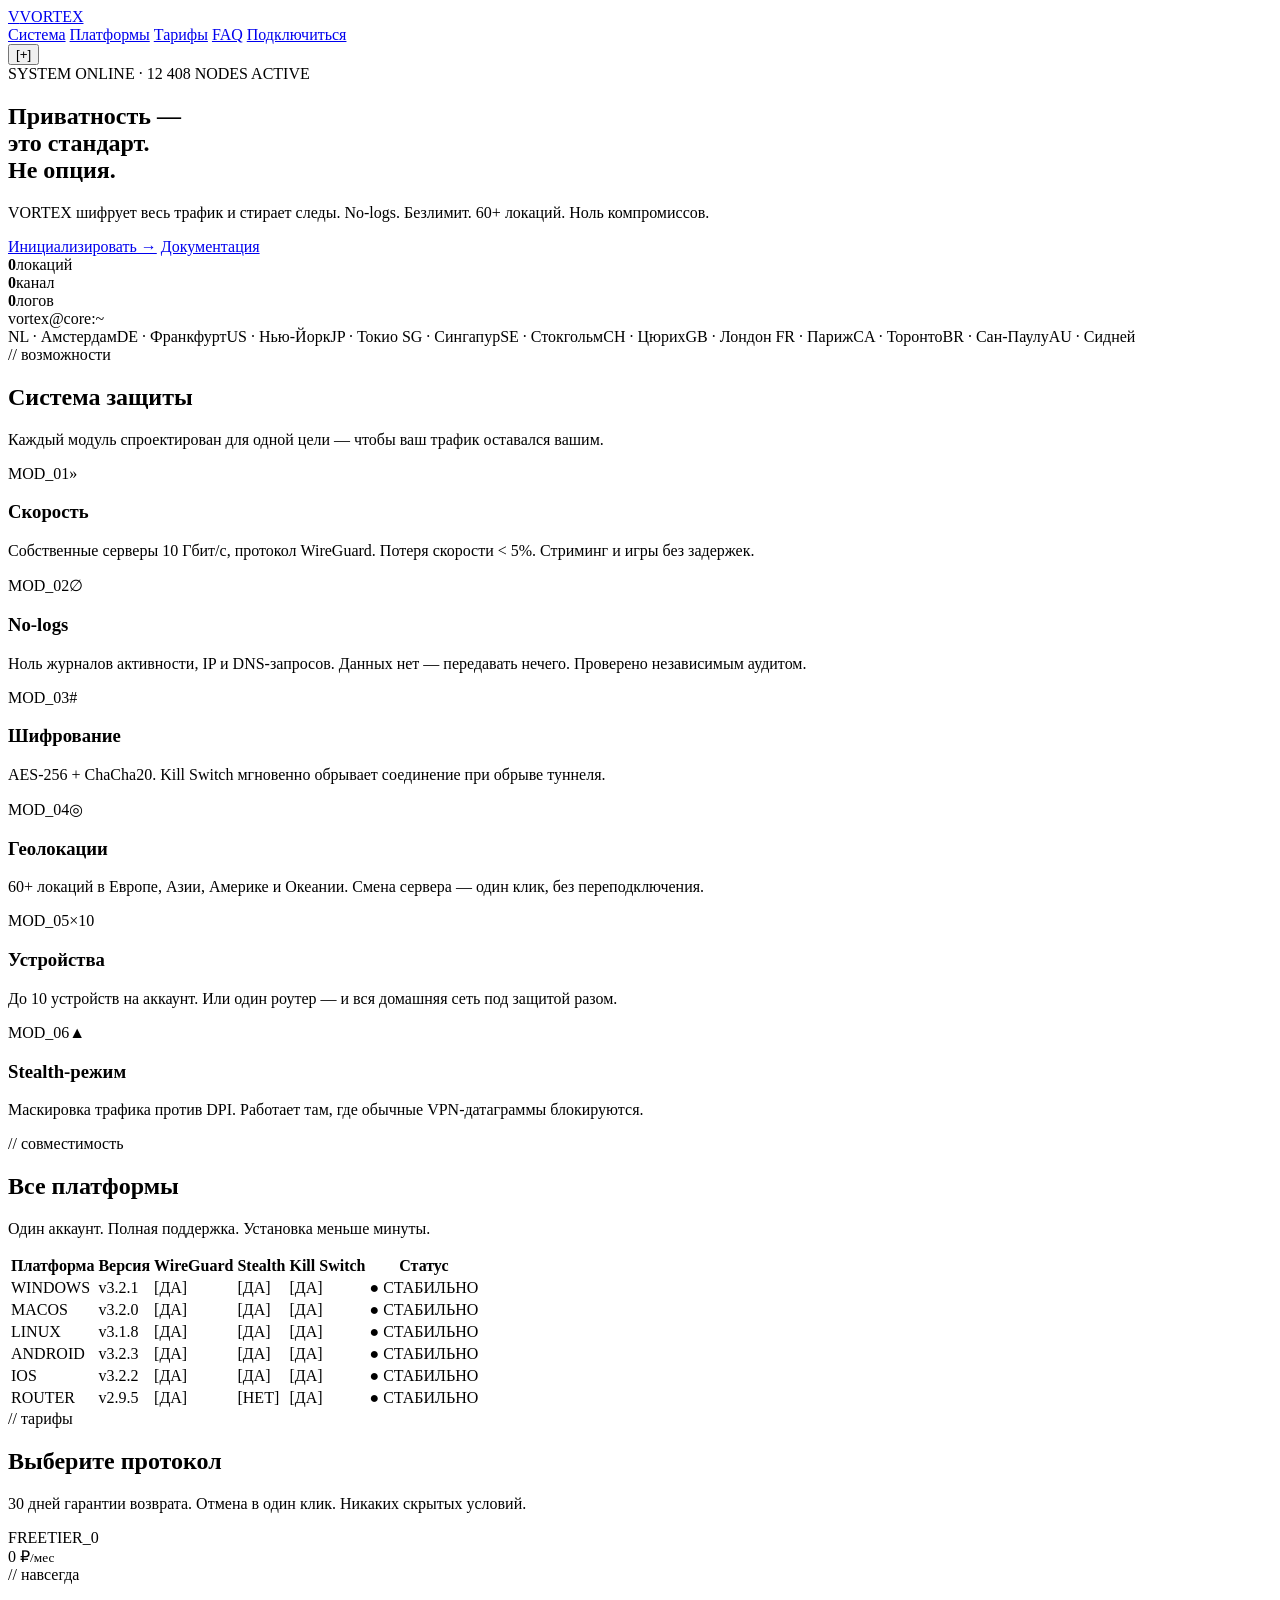
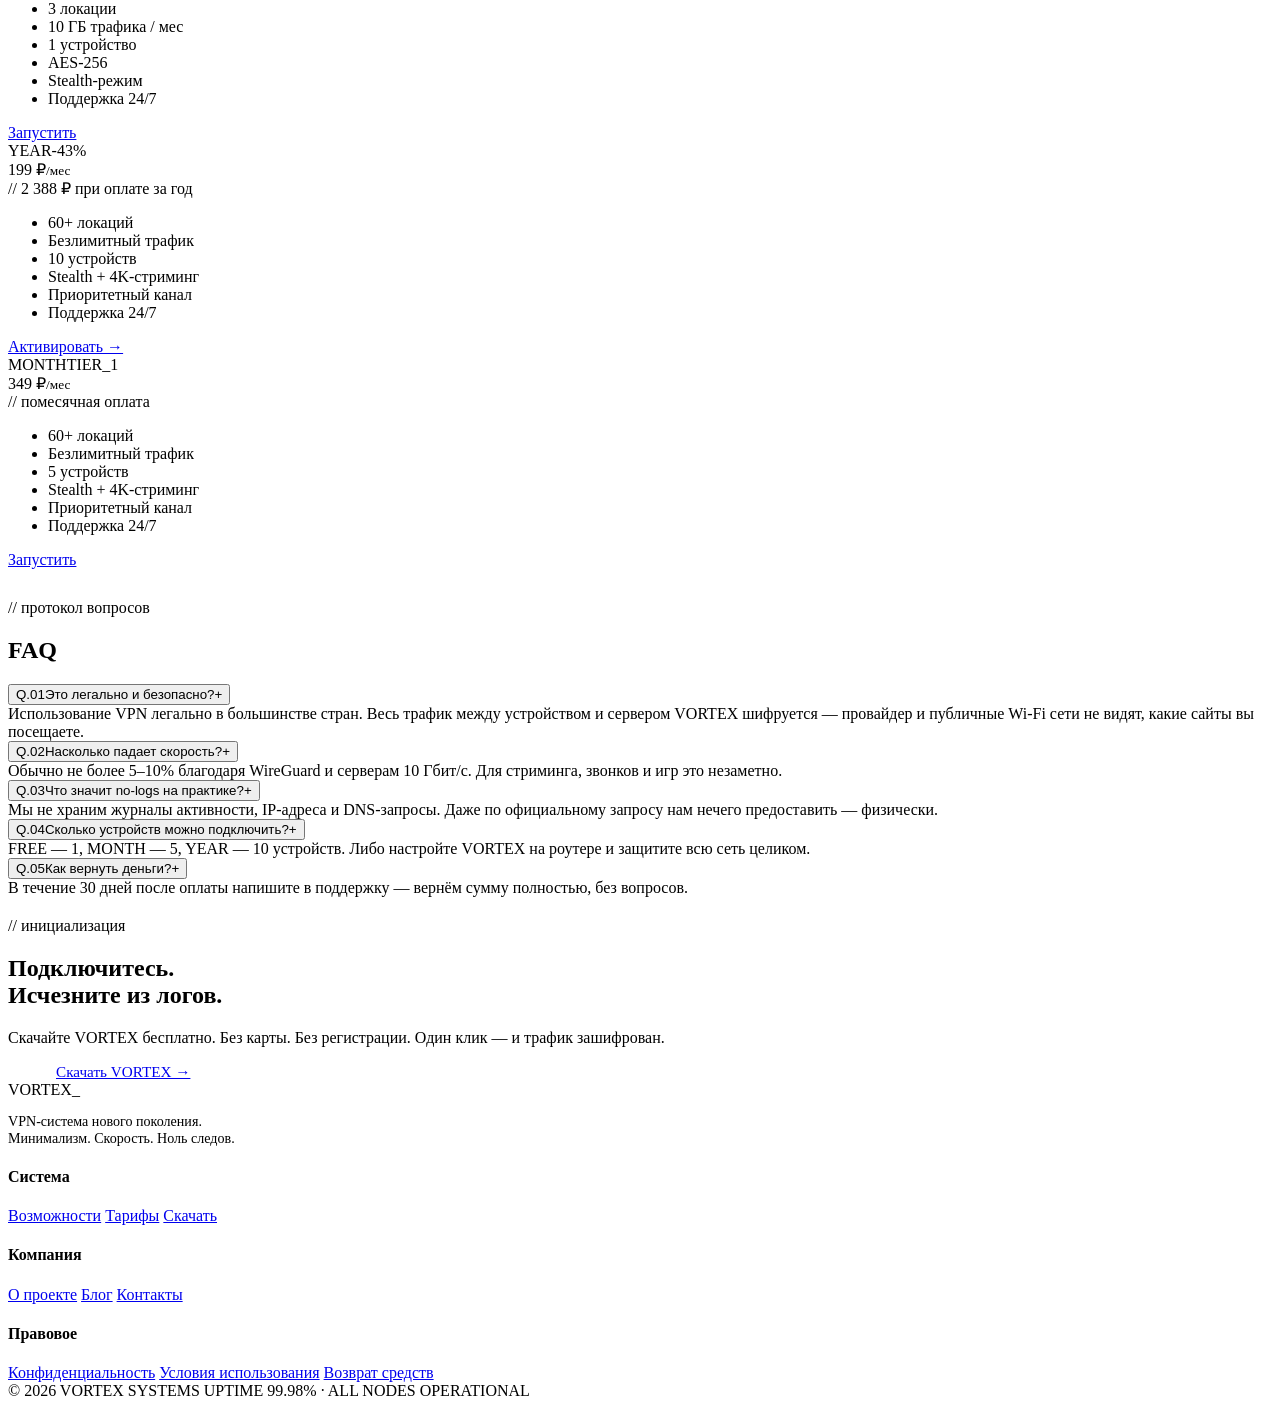
==== index.html @ 747f1743 "Create index.html" ====
<!DOCTYPE html>
<html lang="ru">
<head>
<meta charset="UTF-8">
<meta name="viewport" content="width=device-width, initial-scale=1.0">
<title>VORTEX — VPN нового поколения</title>
<meta name="description" content="VORTEX — чёрно-белый VPN. Безлимитный трафик, 60+ локаций, no-logs. Минимализм. Максимум скорости.">
<link rel="stylesheet" href="style.css">
<base target="_blank">
</head>
<body>

<div class="noise"></div>
<div class="scanline"></div>

<!-- ================= HEADER ================= -->
<header>
  <div class="container nav">
    <a class="logo" href="#"><span class="logo-mark">V</span>VORTEX</a>
    <nav class="nav-links" id="navLinks">
      <a href="#features">Система</a>
      <a href="#platforms">Платформы</a>
      <a href="#pricing">Тарифы</a>
      <a href="#faq">FAQ</a>
      <a href="#pricing" class="btn btn-inv">Подключиться</a>
    </nav>
    <button class="burger" id="burger" aria-label="Меню">[+]</button>
  </div>
</header>

<!-- ================= HERO ================= -->
<section class="hero">
  <div class="hero-grid-bg"></div>
  <div class="container hero-inner">
    <div>
      <div class="sys-tag"><span class="blink"></span>SYSTEM ONLINE · 12 408 NODES ACTIVE</div>
      <h1>Приватность —<br>это <span class="stroke">стандарт.</span><br>Не опция.</h1>
      <p class="hero-sub">VORTEX шифрует весь трафик и стирает следы. No-logs. Безлимит. 60+ локаций. Ноль компромиссов.</p>
      <div class="hero-actions">
        <a href="#pricing" class="btn btn-inv">Инициализировать →</a>
        <a href="#features" class="btn">Документация</a>
      </div>
      <div class="hero-meta">
        <div><b data-count="60">0</b><span>локаций</span></div>
        <div><b data-count="10" data-suffix=" Гбит/с">0</b><span>канал</span></div>
        <div><b>0</b><span>логов</span></div>
      </div>
    </div>
    <div class="terminal">
      <div class="terminal-bar">
        <span class="tdot"></span><span class="tdot"></span><span class="tdot"></span>
        <span class="tname">vortex@core:~</span>
      </div>
      <div class="terminal-body" id="term"></div>
    </div>
  </div>
</section>

<!-- ================= МАРКИЗА ================= -->
<div class="marquee">
  <div class="marquee-track" id="marquee">
    <span>NL · Амстердам</span><span>DE · Франкфурт</span><span>US · Нью-Йорк</span><span>JP · Токио</span>
    <span>SG · Сингапур</span><span>SE · Стокгольм</span><span>CH · Цюрих</span><span>GB · Лондон</span>
    <span>FR · Париж</span><span>CA · Торонто</span><span>BR · Сан-Паулу</span><span>AU · Сидней</span>
  </div>
</div>

<!-- ================= ВОЗМОЖНОСТИ ================= -->
<section id="features">
  <div class="container">
    <div class="section-head reveal">
      <div class="kicker">// возможности</div>
      <h2>Система защиты</h2>
      <p>Каждый модуль спроектирован для одной цели — чтобы ваш трафик оставался вашим.</p>
    </div>
    <div class="features reveal">
      <div class="feature">
        <div class="num"><span>MOD_01</span><span class="glyph">»</span></div>
        <h3>Скорость</h3>
        <p>Собственные серверы 10 Гбит/с, протокол WireGuard. Потеря скорости &lt; 5%. Стриминг и игры без задержек.</p>
      </div>
      <div class="feature">
        <div class="num"><span>MOD_02</span><span class="glyph">∅</span></div>
        <h3>No-logs</h3>
        <p>Ноль журналов активности, IP и DNS-запросов. Данных нет — передавать нечего. Проверено независимым аудитом.</p>
      </div>
      <div class="feature">
        <div class="num"><span>MOD_03</span><span class="glyph">#</span></div>
        <h3>Шифрование</h3>
        <p>AES-256 + ChaCha20. Kill Switch мгновенно обрывает соединение при обрыве туннеля.</p>
      </div>
      <div class="feature">
        <div class="num"><span>MOD_04</span><span class="glyph">◎</span></div>
        <h3>Геолокации</h3>
        <p>60+ локаций в Европе, Азии, Америке и Океании. Смена сервера — один клик, без переподключения.</p>
      </div>
      <div class="feature">
        <div class="num"><span>MOD_05</span><span class="glyph">×10</span></div>
        <h3>Устройства</h3>
        <p>До 10 устройств на аккаунт. Или один роутер — и вся домашняя сеть под защитой разом.</p>
      </div>
      <div class="feature">
        <div class="num"><span>MOD_06</span><span class="glyph">▲</span></div>
        <h3>Stealth-режим</h3>
        <p>Маскировка трафика против DPI. Работает там, где обычные VPN-датаграммы блокируются.</p>
      </div>
    </div>
  </div>
</section>

<!-- ================= ПЛАТФОРМЫ ================= -->
<section class="platforms" id="platforms">
  <div class="container">
    <div class="section-head reveal">
      <div class="kicker">// совместимость</div>
      <h2>Все платформы</h2>
      <p>Один аккаунт. Полная поддержка. Установка меньше минуты.</p>
    </div>
    <div class="reveal" style="overflow-x:auto">
      <table class="plat-table">
        <thead>
          <tr><th>Платформа</th><th class="hide-m">Версия</th><th>WireGuard</th><th>Stealth</th><th>Kill Switch</th><th>Статус</th></tr>
        </thead>
        <tbody>
          <tr><td>WINDOWS</td><td class="hide-m">v3.2.1</td><td class="status-ok">[ДА]</td><td class="status-ok">[ДА]</td><td class="status-ok">[ДА]</td><td class="status-ok">● СТАБИЛЬНО</td></tr>
          <tr><td>MACOS</td><td class="hide-m">v3.2.0</td><td class="status-ok">[ДА]</td><td class="status-ok">[ДА]</td><td class="status-ok">[ДА]</td><td class="status-ok">● СТАБИЛЬНО</td></tr>
          <tr><td>LINUX</td><td class="hide-m">v3.1.8</td><td class="status-ok">[ДА]</td><td class="status-ok">[ДА]</td><td class="status-ok">[ДА]</td><td class="status-ok">● СТАБИЛЬНО</td></tr>
          <tr><td>ANDROID</td><td class="hide-m">v3.2.3</td><td class="status-ok">[ДА]</td><td class="status-ok">[ДА]</td><td class="status-ok">[ДА]</td><td class="status-ok">● СТАБИЛЬНО</td></tr>
          <tr><td>IOS</td><td class="hide-m">v3.2.2</td><td class="status-ok">[ДА]</td><td class="status-ok">[ДА]</td><td class="status-ok">[ДА]</td><td class="status-ok">● СТАБИЛЬНО</td></tr>
          <tr><td>ROUTER</td><td class="hide-m">v2.9.5</td><td class="status-ok">[ДА]</td><td>[НЕТ]</td><td class="status-ok">[ДА]</td><td class="status-ok">● СТАБИЛЬНО</td></tr>
        </tbody>
      </table>
    </div>
  </div>
</section>

<!-- ================= ТАРИФЫ ================= -->
<section id="pricing">
  <div class="container">
    <div class="section-head reveal">
      <div class="kicker">// тарифы</div>
      <h2>Выберите протокол</h2>
      <p>30 дней гарантии возврата. Отмена в один клик. Никаких скрытых условий.</p>
    </div>
    <div class="pricing-grid reveal">
      <div class="price-card">
        <div class="plan-name">FREE<span class="tag">TIER_0</span></div>
        <div class="plan-price">0 ₽<small>/мес</small></div>
        <div class="plan-period">// навсегда</div>
        <ul class="plan-list">
          <li>3 локации</li>
          <li>10 ГБ трафика / мес</li>
          <li>1 устройство</li>
          <li>AES-256</li>
          <li class="off">Stealth-режим</li>
          <li class="off">Поддержка 24/7</li>
        </ul>
        <a href="#" class="btn" style="text-align:center">Запустить</a>
      </div>
      <div class="price-card featured">
        <div class="plan-name">YEAR<span class="tag">-43%</span></div>
        <div class="plan-price">199 ₽<small>/мес</small></div>
        <div class="plan-period">// 2 388 ₽ при оплате за год</div>
        <ul class="plan-list">
          <li>60+ локаций</li>
          <li>Безлимитный трафик</li>
          <li>10 устройств</li>
          <li>Stealth + 4K-стриминг</li>
          <li>Приоритетный канал</li>
          <li>Поддержка 24/7</li>
        </ul>
        <a href="#" class="btn" style="text-align:center">Активировать →</a>
      </div>
      <div class="price-card">
        <div class="plan-name">MONTH<span class="tag">TIER_1</span></div>
        <div class="plan-price">349 ₽<small>/мес</small></div>
        <div class="plan-period">// помесячная оплата</div>
        <ul class="plan-list">
          <li>60+ локаций</li>
          <li>Безлимитный трафик</li>
          <li>5 устройств</li>
          <li>Stealth + 4K-стриминг</li>
          <li class="off">Приоритетный канал</li>
          <li class="off">Поддержка 24/7</li>
        </ul>
        <a href="#" class="btn" style="text-align:center">Запустить</a>
      </div>
    </div>
  </div>
</section>

<!-- ================= FAQ ================= -->
<section id="faq" style="padding-top:30px">
  <div class="container">
    <div class="section-head reveal">
      <div class="kicker">// протокол вопросов</div>
      <h2>FAQ</h2>
    </div>
    <div class="faq-list reveal">
      <div class="faq-item">
        <button class="faq-q"><span><span class="idx">Q.01</span>Это легально и безопасно?</span><span class="chev">+</span></button>
        <div class="faq-a"><div>Использование VPN легально в большинстве стран. Весь трафик между устройством и сервером VORTEX шифруется — провайдер и публичные Wi-Fi сети не видят, какие сайты вы посещаете.</div></div>
      </div>
      <div class="faq-item">
        <button class="faq-q"><span><span class="idx">Q.02</span>Насколько падает скорость?</span><span class="chev">+</span></button>
        <div class="faq-a"><div>Обычно не более 5–10% благодаря WireGuard и серверам 10 Гбит/с. Для стриминга, звонков и игр это незаметно.</div></div>
      </div>
      <div class="faq-item">
        <button class="faq-q"><span><span class="idx">Q.03</span>Что значит no-logs на практике?</span><span class="chev">+</span></button>
        <div class="faq-a"><div>Мы не храним журналы активности, IP-адреса и DNS-запросы. Даже по официальному запросу нам нечего предоставить — физически.</div></div>
      </div>
      <div class="faq-item">
        <button class="faq-q"><span><span class="idx">Q.04</span>Сколько устройств можно подключить?</span><span class="chev">+</span></button>
        <div class="faq-a"><div>FREE — 1, MONTH — 5, YEAR — 10 устройств. Либо настройте VORTEX на роутере и защитите всю сеть целиком.</div></div>
      </div>
      <div class="faq-item">
        <button class="faq-q"><span><span class="idx">Q.05</span>Как вернуть деньги?</span><span class="chev">+</span></button>
        <div class="faq-a"><div>В течение 30 дней после оплаты напишите в поддержку — вернём сумму полностью, без вопросов.</div></div>
      </div>
    </div>
  </div>
</section>

<!-- ================= CTA ================= -->
<section style="padding-top:20px">
  <div class="container">
    <div class="cta reveal">
      <div class="kicker" style="justify-content:center">// инициализация</div>
      <h2>Подключитесь.<br>Исчезните из логов.</h2>
      <p>Скачайте VORTEX бесплатно. Без карты. Без регистрации. Один клик — и трафик зашифрован.</p>
      <a href="#" class="btn btn-inv" style="font-size:.95rem;padding:17px 48px">Скачать VORTEX →</a>
    </div>
  </div>
</section>

<!-- ================= FOOTER ================= -->
<footer>
  <div class="container">
    <div class="footer-grid">
      <div>
        <span class="logo-foot">VORTEX_</span>
        <p style="color:var(--dim);font-size:.88rem;max-width:280px">VPN-система нового поколения. Минимализм. Скорость. Ноль следов.</p>
      </div>
      <div>
        <h4>Система</h4>
        <a href="#features">Возможности</a>
        <a href="#pricing">Тарифы</a>
        <a href="#platforms">Скачать</a>
      </div>
      <div>
        <h4>Компания</h4>
        <a href="#">О проекте</a>
        <a href="#">Блог</a>
        <a href="#">Контакты</a>
      </div>
      <div>
        <h4>Правовое</h4>
        <a href="#">Конфиденциальность</a>
        <a href="#">Условия использования</a>
        <a href="#">Возврат средств</a>
      </div>
    </div>
    <div class="footer-bottom">
      <span>© 2026 VORTEX SYSTEMS</span>
      <span>UPTIME 99.98% · ALL NODES OPERATIONAL</span>
    </div>
  </div>
</footer>

<script src="script.js"></script>
</body>
</html>
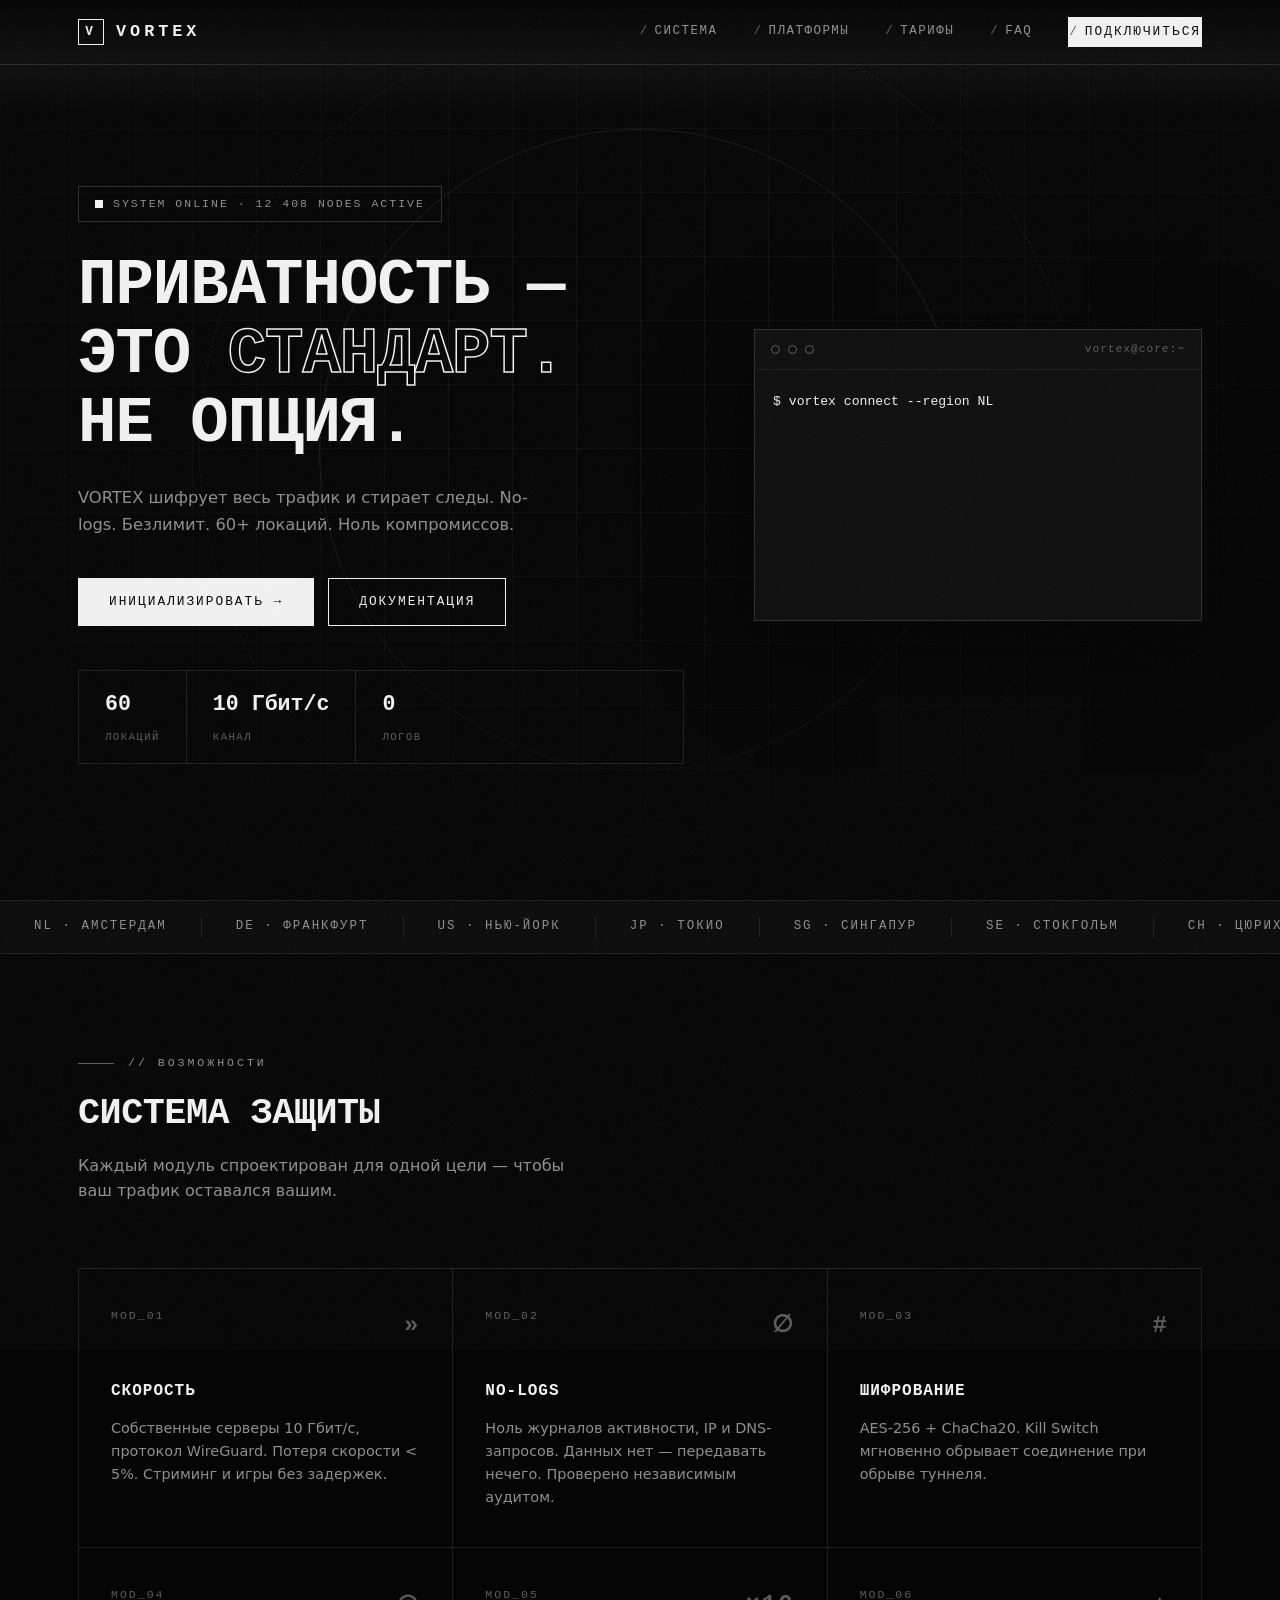
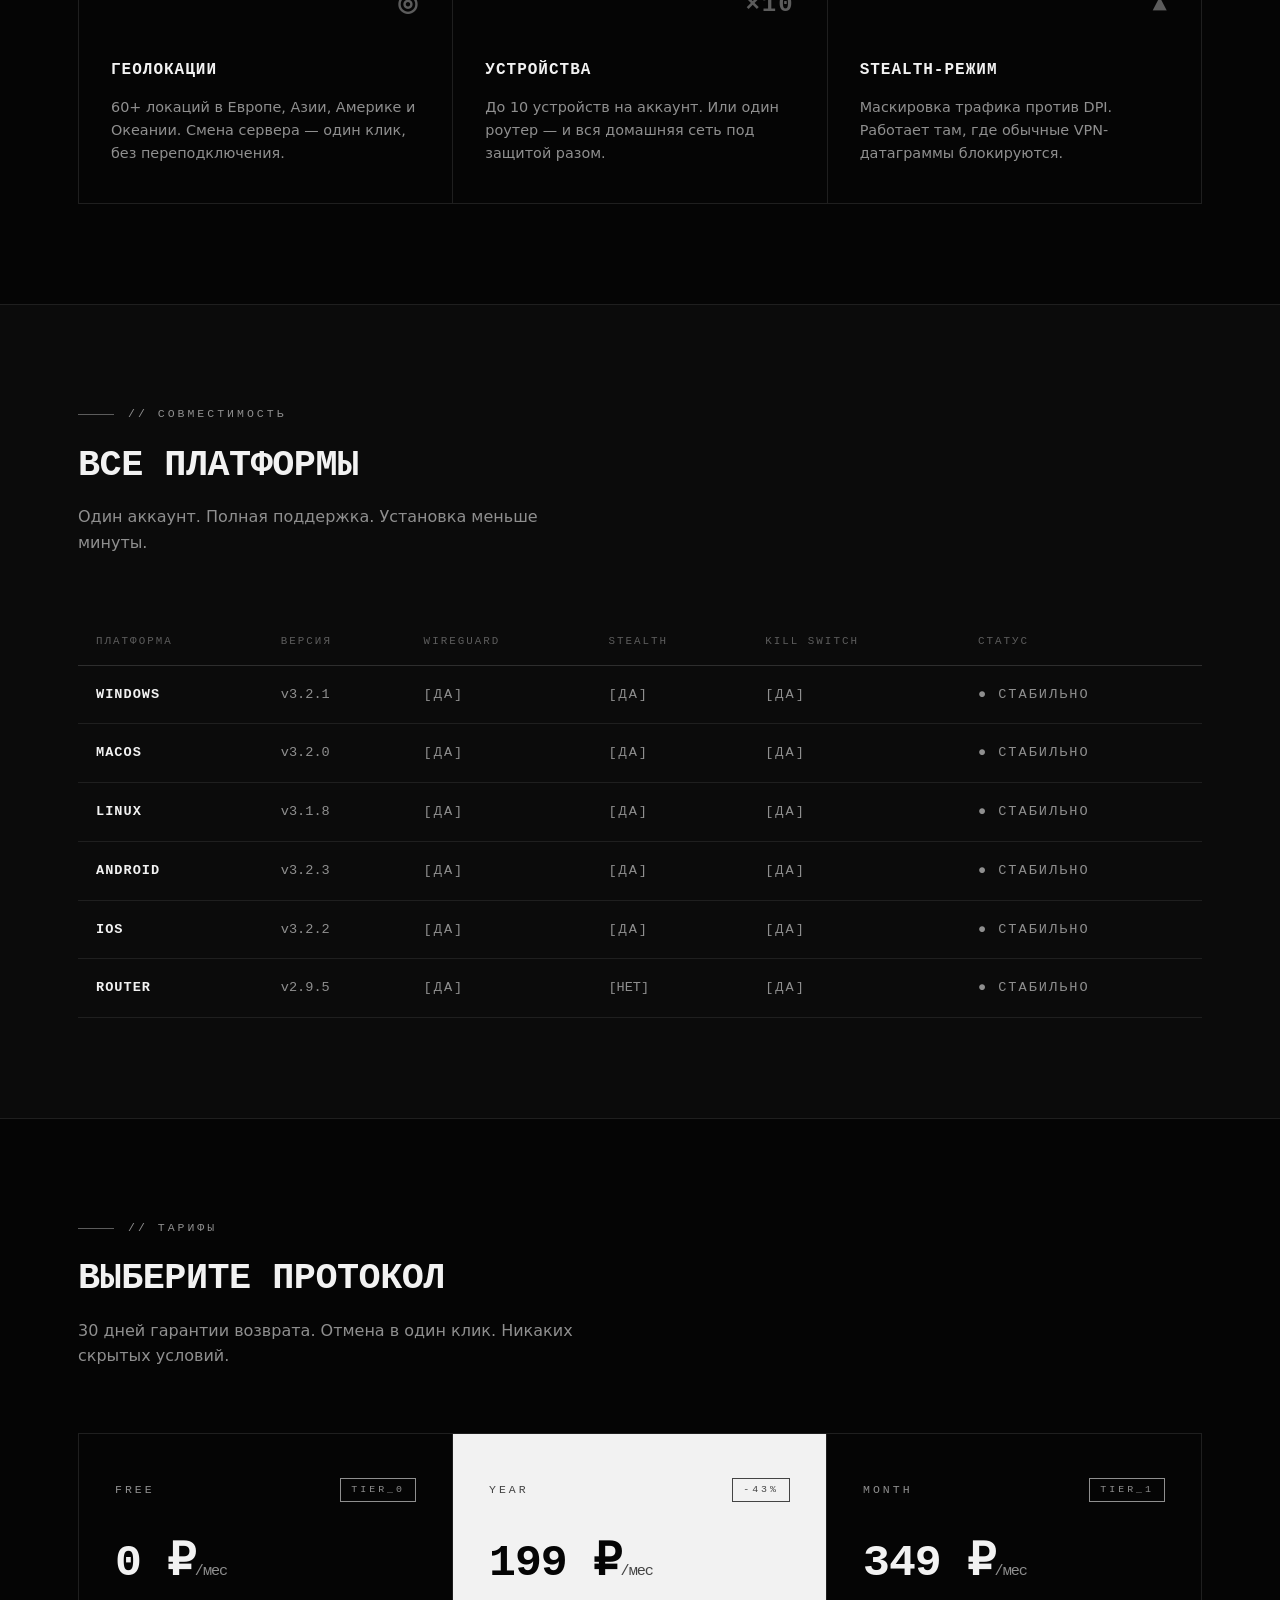
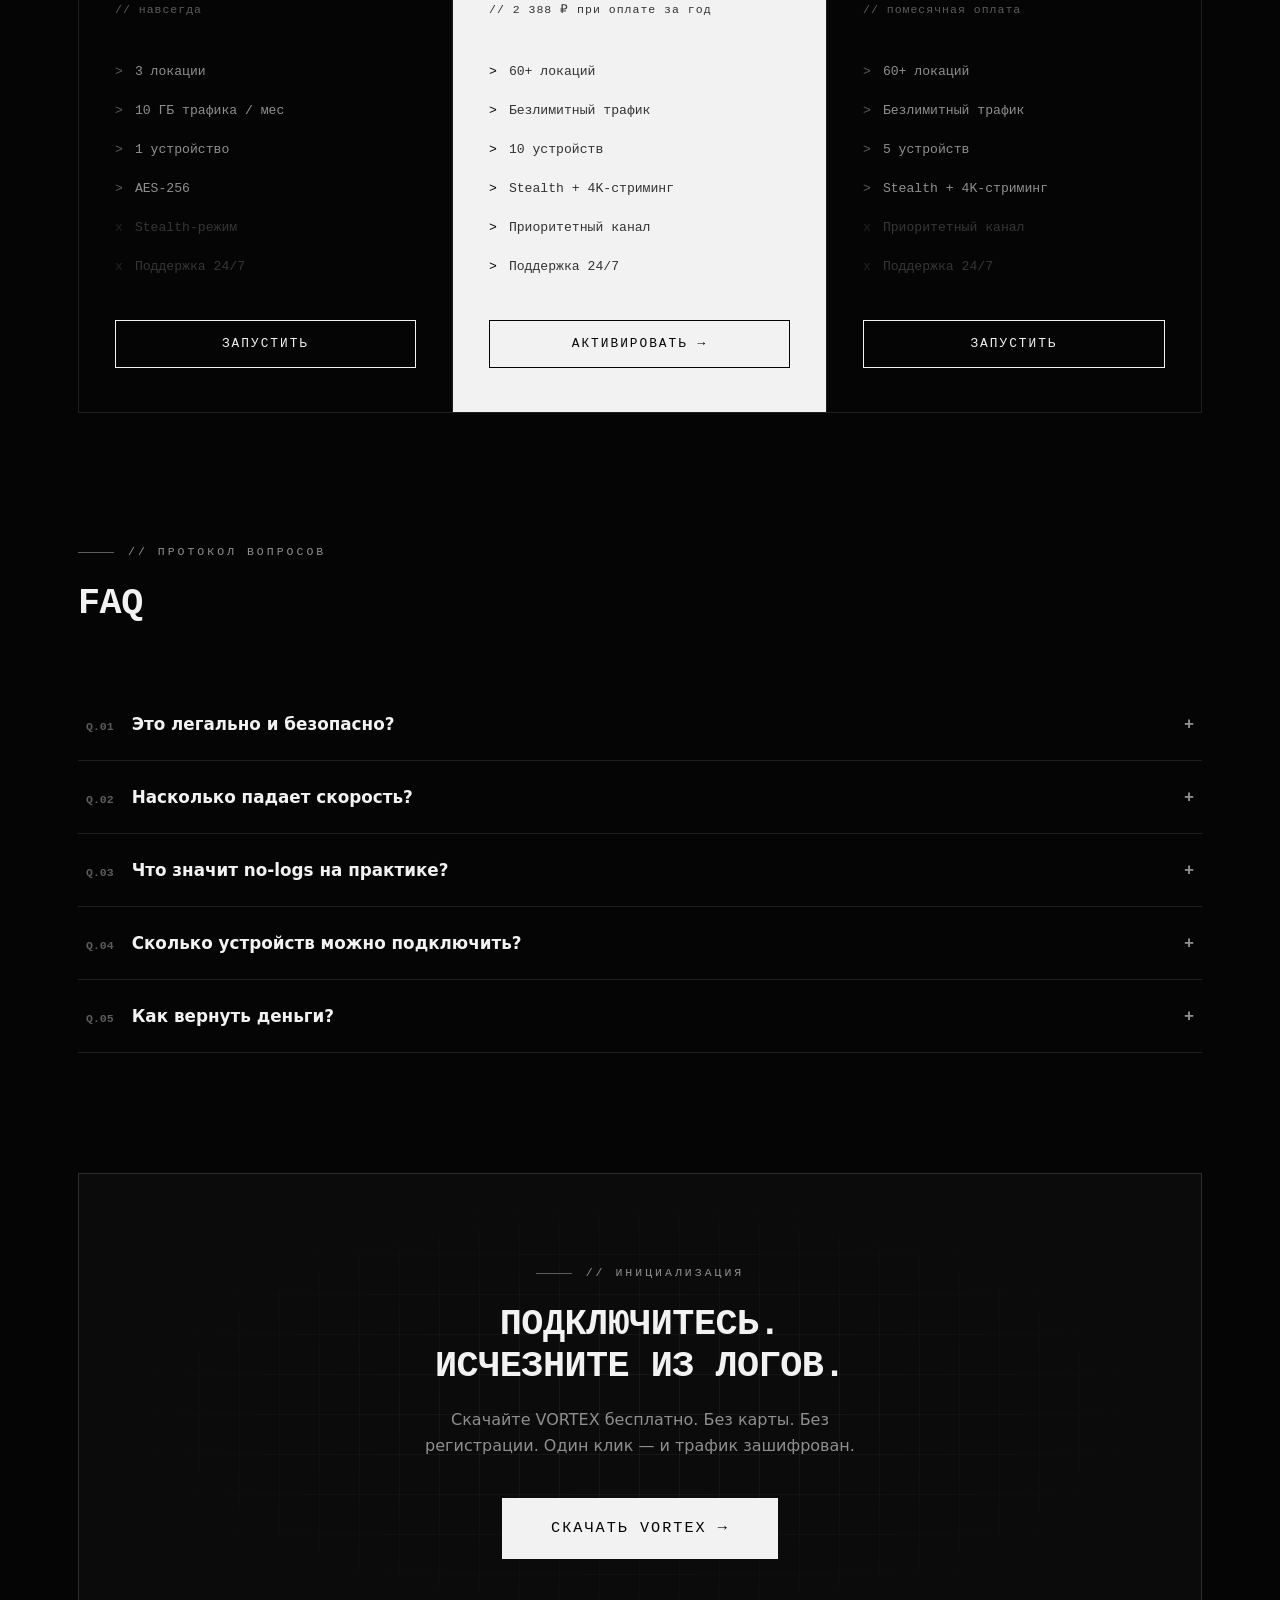
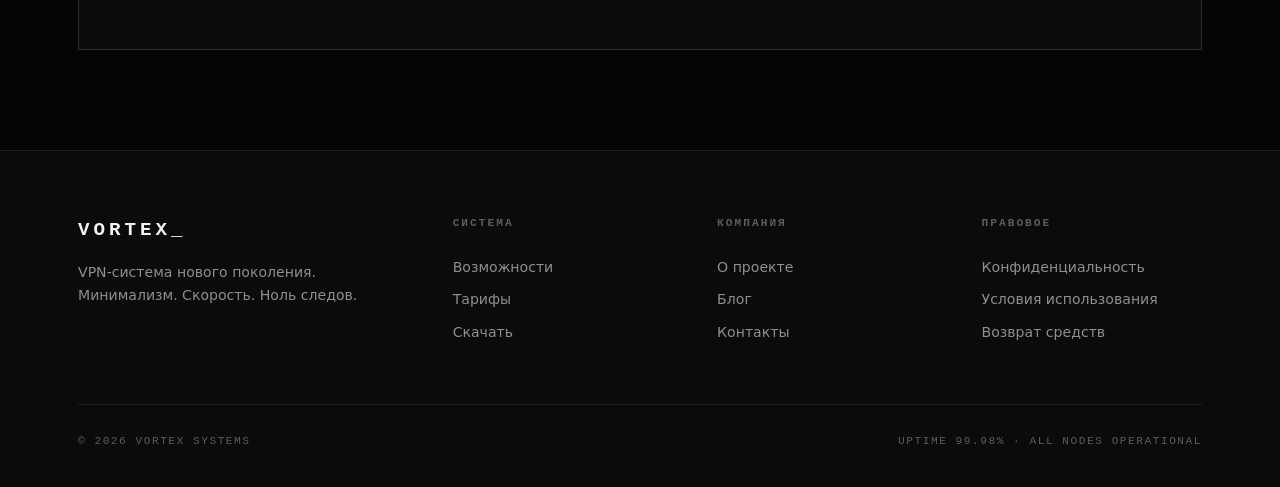
==== commit fe0f73d6: "Update index.html" ====
--- a/index.html
+++ b/index.html
@@ -7,6 +7,15 @@
 <meta name="description" content="VORTEX — чёрно-белый VPN. Безлимитный трафик, 60+ локаций, no-logs. Минимализм. Максимум скорости.">
 <link rel="stylesheet" href="style.css">
 <base target="_blank">
+  <!-- Подключение манифеста приложения -->
+<link rel="manifest" href="manifest.json">
+
+<!-- Скрипт активации приложения на телефоне -->
+<script>
+  if ('serviceWorker' in navigator) {
+    navigator.serviceWorker.register('sw.js');
+  }
+</script>
 </head>
 <body>
 
--- a/style.css
+++ b/style.css
@@ -0,0 +1,334 @@
+/* ============================================================
+   VORTEX — cyber-minimalism, black & white
+   ============================================================ */
+
+:root{
+  --bg:#050505;
+  --bg-2:#0b0b0b;
+  --panel:#0e0e0e;
+  --line:#1f1f1f;
+  --line-2:#2e2e2e;
+  --text:#f2f2f2;
+  --dim:#8f8f8f;
+  --dim-2:#5c5c5c;
+  --mono:"JetBrains Mono","SF Mono","Cascadia Code",Consolas,"Courier New",monospace;
+  --sans:"Inter","Segoe UI",system-ui,-apple-system,Roboto,Arial,sans-serif;
+  --maxw:1180px;
+}
+
+*{margin:0;padding:0;box-sizing:border-box}
+html{scroll-behavior:smooth}
+body{
+  font-family:var(--sans);
+  background:var(--bg);
+  color:var(--text);
+  line-height:1.6;
+  overflow-x:hidden;
+}
+a{color:inherit;text-decoration:none}
+.container{max-width:var(--maxw);margin:0 auto;padding:0 28px}
+
+/* ---------- Глобальные эффекты ---------- */
+
+/* Шум */
+.noise{
+  position:fixed;inset:-50%;z-index:200;pointer-events:none;opacity:.05;
+  background-image:url("data:image/svg+xml,%3Csvg xmlns='http://www.w3.org/2000/svg' width='300' height='300'%3E%3Cfilter id='n'%3E%3CfeTurbulence type='fractalNoise' baseFrequency='0.9' numOctaves='2'/%3E%3C/filter%3E%3Crect width='300' height='300' filter='url(%23n)'/%3E%3C/svg%3E");
+  animation:grain 8s steps(10) infinite;
+}
+@keyframes grain{
+  0%,100%{transform:translate(0,0)}10%{transform:translate(-5%,-5%)}20%{transform:translate(-10%,5%)}
+  30%{transform:translate(5%,-10%)}40%{transform:translate(-5%,15%)}50%{transform:translate(-10%,5%)}
+  60%{transform:translate(15%,0)}70%{transform:translate(0,10%)}80%{transform:translate(-15%,0)}90%{transform:translate(10%,5%)}
+}
+
+/* Сканлайн */
+.scanline{
+  position:fixed;left:0;right:0;height:120px;z-index:199;pointer-events:none;
+  background:linear-gradient(to bottom,transparent,rgba(255,255,255,.045),transparent);
+  animation:scan 7s linear infinite;
+}
+@keyframes scan{0%{top:-15%}100%{top:110%}}
+
+/* Выделение */
+::selection{background:var(--text);color:var(--bg)}
+
+/* Скроллбар */
+::-webkit-scrollbar{width:10px}
+::-webkit-scrollbar-track{background:var(--bg)}
+::-webkit-scrollbar-thumb{background:var(--line-2);border:2px solid var(--bg)}
+::-webkit-scrollbar-thumb:hover{background:var(--dim-2)}
+
+/* ---------- Шапка ---------- */
+header{
+  position:fixed;top:0;left:0;right:0;z-index:100;
+  background:rgba(5,5,5,.85);backdrop-filter:blur(12px);
+  border-bottom:1px solid var(--line);
+}
+.nav{display:flex;align-items:center;justify-content:space-between;height:64px}
+.logo{
+  font-family:var(--mono);font-weight:700;font-size:1.05rem;letter-spacing:4px;
+  display:flex;align-items:center;gap:12px;
+}
+.logo-mark{
+  width:26px;height:26px;border:1px solid var(--text);display:grid;place-items:center;
+  font-size:.8rem;font-weight:700;position:relative;
+}
+.logo-mark::after{
+  content:"";position:absolute;inset:-4px;border:1px solid var(--dim-2);
+  opacity:0;transition:opacity .2s;
+}
+.logo:hover .logo-mark::after{opacity:1}
+
+.nav-links{
+  display:flex;gap:36px;align-items:center;
+  font-family:var(--mono);font-size:.78rem;letter-spacing:1.5px;
+  text-transform:uppercase;color:var(--dim);
+}
+.nav-links a{position:relative;padding:4px 0;transition:color .2s}
+.nav-links a::before{content:"/";margin-right:6px;color:var(--dim-2)}
+.nav-links a:hover{color:var(--text)}
+
+.btn{
+  display:inline-block;font-family:var(--mono);font-size:.8rem;letter-spacing:2px;text-transform:uppercase;
+  padding:13px 30px;cursor:pointer;border:1px solid var(--text);color:var(--text);
+  background:transparent;transition:background .15s,color .15s;position:relative;
+}
+.btn:hover{background:var(--text);color:var(--bg)}
+.btn-inv{background:var(--text);color:var(--bg)}
+.btn-inv:hover{background:transparent;color:var(--text)}
+
+.burger{display:none;background:none;border:none;color:var(--text);font-family:var(--mono);font-size:1.3rem;cursor:pointer}
+
+/* ---------- Hero ---------- */
+.hero{
+  position:relative;min-height:100vh;display:flex;align-items:center;
+  padding:140px 0 90px;overflow:hidden;
+}
+.hero-grid-bg{
+  position:absolute;inset:0;
+  background-image:linear-gradient(rgba(255,255,255,.045) 1px,transparent 1px),
+                   linear-gradient(90deg,rgba(255,255,255,.045) 1px,transparent 1px);
+  background-size:64px 64px;
+  mask-image:radial-gradient(ellipse 90% 80% at 50% 40%,black 20%,transparent 75%);
+}
+.hero-grid-bg::after{
+  content:"";position:absolute;left:50%;top:50%;width:640px;height:640px;transform:translate(-50%,-50%);
+  border:1px solid var(--line);border-radius:50%;
+}
+.hero-grid-bg::before{
+  content:"";position:absolute;left:50%;top:50%;width:880px;height:880px;transform:translate(-50%,-50%);
+  border:1px dashed var(--line);border-radius:50%;
+  animation:spin 40s linear infinite;
+}
+@keyframes spin{to{transform:translate(-50%,-50%) rotate(360deg)}}
+
+.hero-inner{position:relative;display:grid;grid-template-columns:1.15fr .85fr;gap:70px;align-items:center;width:100%}
+
+.sys-tag{
+  font-family:var(--mono);font-size:.72rem;letter-spacing:2px;text-transform:uppercase;
+  color:var(--dim);border:1px solid var(--line-2);display:inline-flex;gap:10px;align-items:center;
+  padding:8px 16px;margin-bottom:30px;
+}
+.sys-tag .blink{width:8px;height:8px;background:var(--text);animation:blink 1.4s steps(1) infinite}
+@keyframes blink{50%{opacity:0}}
+
+h1{
+  font-family:var(--mono);font-weight:700;
+  font-size:clamp(2.2rem,5.4vw,4rem);line-height:1.08;letter-spacing:-1px;text-transform:uppercase;
+}
+h1 .stroke{color:transparent;-webkit-text-stroke:1.5px var(--text)}
+
+.hero-sub{margin:26px 0 40px;color:var(--dim);max-width:480px;font-size:1.02rem}
+.hero-actions{display:flex;gap:14px;flex-wrap:wrap}
+
+.hero-meta{
+  margin-top:44px;display:grid;grid-template-columns:repeat(3,auto);gap:0;justify-content:start;
+  border:1px solid var(--line);
+}
+.hero-meta div{padding:16px 26px;border-right:1px solid var(--line)}
+.hero-meta div:last-child{border-right:none}
+.hero-meta b{display:block;font-family:var(--mono);font-size:1.35rem;font-weight:700}
+.hero-meta span{font-family:var(--mono);font-size:.66rem;letter-spacing:1.5px;text-transform:uppercase;color:var(--dim-2)}
+
+/* Терминал */
+.terminal{
+  background:var(--panel);border:1px solid var(--line-2);
+  box-shadow:0 0 0 1px var(--bg),0 30px 80px rgba(0,0,0,.7);
+  font-family:var(--mono);font-size:.82rem;
+}
+.terminal-bar{
+  display:flex;align-items:center;gap:8px;padding:11px 16px;
+  border-bottom:1px solid var(--line);color:var(--dim-2);font-size:.7rem;letter-spacing:1px;
+}
+.terminal-bar .tdot{width:9px;height:9px;border:1px solid var(--dim-2);border-radius:50%}
+.terminal-bar .tname{margin-left:auto}
+.terminal-body{padding:20px 18px;min-height:250px;line-height:1.9;color:var(--dim)}
+.terminal-body .p{color:var(--text)}
+.terminal-body .ok{color:var(--text)}
+
+/* ---------- Секции ---------- */
+section{padding:100px 0;position:relative}
+
+.section-head{margin-bottom:64px;max-width:680px}
+.kicker{
+  font-family:var(--mono);font-size:.72rem;letter-spacing:3px;text-transform:uppercase;
+  color:var(--dim);display:flex;align-items:center;gap:14px;margin-bottom:20px;
+}
+.kicker::before{content:"";width:36px;height:1px;background:var(--dim-2)}
+h2{
+  font-family:var(--mono);font-weight:700;font-size:clamp(1.6rem,3.4vw,2.3rem);
+  letter-spacing:-.5px;text-transform:uppercase;line-height:1.15;
+}
+.section-head p{margin-top:18px;color:var(--dim);max-width:520px}
+
+/* Бегущая строка локаций */
+.marquee{
+  border-top:1px solid var(--line);border-bottom:1px solid var(--line);
+  overflow:hidden;padding:16px 0;background:var(--bg-2);
+}
+.marquee-track{
+  display:flex;width:max-content;animation:marquee 30s linear infinite;
+  font-family:var(--mono);font-size:.78rem;letter-spacing:2px;text-transform:uppercase;color:var(--dim);
+}
+.marquee-track span{padding:0 34px;border-right:1px solid var(--line);white-space:nowrap}
+@keyframes marquee{to{transform:translateX(-50%)}}
+
+/* Возможности */
+.features{display:grid;grid-template-columns:repeat(3,1fr);border-top:1px solid var(--line);border-left:1px solid var(--line)}
+.feature{
+  border-right:1px solid var(--line);border-bottom:1px solid var(--line);
+  padding:38px 32px;background:var(--bg);transition:background .2s;position:relative;
+}
+.feature:hover{background:var(--bg-2)}
+.feature .num{
+  font-family:var(--mono);font-size:.72rem;color:var(--dim-2);letter-spacing:2px;
+  display:flex;justify-content:space-between;margin-bottom:34px;
+}
+.feature .glyph{font-size:1.5rem;font-weight:700;font-family:var(--mono)}
+.feature h3{font-family:var(--mono);font-size:1rem;letter-spacing:1px;text-transform:uppercase;margin-bottom:12px}
+.feature p{font-size:.9rem;color:var(--dim)}
+.feature::after{
+  content:"";position:absolute;left:0;bottom:-1px;height:1px;width:0;background:var(--text);
+  transition:width .35s ease;
+}
+.feature:hover::after{width:100%}
+
+/* Платформы */
+.platforms{background:var(--bg-2);border-top:1px solid var(--line);border-bottom:1px solid var(--line)}
+.plat-table{width:100%;border-collapse:collapse;font-family:var(--mono);font-size:.85rem}
+.plat-table th{
+  text-align:left;font-weight:400;font-size:.68rem;letter-spacing:2px;text-transform:uppercase;
+  color:var(--dim-2);padding:14px 18px;border-bottom:1px solid var(--line-2);
+}
+.plat-table td{padding:18px;border-bottom:1px solid var(--line);color:var(--dim)}
+.plat-table td:first-child{color:var(--text);font-weight:700;letter-spacing:1px}
+.plat-table tbody tr{transition:background .15s}
+.plat-table tbody tr:hover{background:rgba(255,255,255,.03)}
+.status-ok{color:var(--text);letter-spacing:2px}
+
+/* Тарифы */
+.pricing-grid{display:grid;grid-template-columns:repeat(3,1fr);border:1px solid var(--line)}
+.price-card{
+  padding:44px 36px;border-right:1px solid var(--line);display:flex;flex-direction:column;
+  background:var(--bg);transition:background .2s;
+}
+.price-card:last-child{border-right:none}
+.price-card:hover{background:var(--bg-2)}
+.price-card.featured{background:var(--text);color:var(--bg)}
+.price-card.featured .plan-period,.price-card.featured .plan-list li{color:#333}
+.price-card.featured .plan-list li::before{color:var(--bg)}
+
+.plan-name{
+  font-family:var(--mono);font-size:.72rem;letter-spacing:3px;text-transform:uppercase;
+  color:var(--dim);display:flex;justify-content:space-between;align-items:center;
+}
+.featured .plan-name{color:#444}
+.plan-name .tag{border:1px solid currentColor;padding:3px 10px;font-size:.62rem}
+.plan-price{font-family:var(--mono);font-weight:700;font-size:2.8rem;margin:26px 0 2px;letter-spacing:-1px}
+.plan-price small{font-size:.95rem;font-weight:400;color:var(--dim)}
+.featured .plan-price small{color:#444}
+.plan-period{
+  font-family:var(--mono);font-size:.72rem;color:var(--dim-2);margin-bottom:32px;letter-spacing:1px;
+}
+.plan-list{list-style:none;flex:1;margin-bottom:34px;font-family:var(--mono);font-size:.82rem}
+.plan-list li{padding:9px 0;color:var(--dim);display:flex;gap:12px}
+.plan-list li::before{content:">";color:var(--dim-2)}
+.plan-list li.off{opacity:.35}
+.plan-list li.off::before{content:"x"}
+.featured .btn{border-color:var(--bg);color:var(--bg);text-align:center}
+.featured .btn:hover{background:var(--bg);color:var(--text)}
+
+/* FAQ */
+.faq-item{border-bottom:1px solid var(--line)}
+.faq-q{
+  width:100%;background:none;border:none;color:var(--text);cursor:pointer;font-family:inherit;
+  padding:26px 8px;font-size:1.05rem;font-weight:600;display:flex;justify-content:space-between;
+  gap:20px;align-items:center;transition:padding-left .2s;
+}
+.faq-q:hover{padding-left:20px}
+.faq-q .idx{font-family:var(--mono);font-size:.72rem;color:var(--dim-2);margin-right:18px}
+.faq-q .chev{font-family:var(--mono);color:var(--dim);transition:transform .25s}
+.faq-item.open .chev{transform:rotate(45deg)}
+.faq-a{max-height:0;overflow:hidden;transition:max-height .3s ease}
+.faq-a div{padding:0 8px 28px 46px;color:var(--dim);font-size:.93rem;max-width:640px}
+
+/* CTA */
+.cta{
+  border:1px solid var(--line-2);padding:90px 30px;text-align:center;position:relative;
+  background:var(--bg-2);overflow:hidden;
+}
+.cta::before{
+  content:"";position:absolute;inset:0;
+  background-image:linear-gradient(rgba(255,255,255,.05) 1px,transparent 1px),
+                   linear-gradient(90deg,rgba(255,255,255,.05) 1px,transparent 1px);
+  background-size:40px 40px;
+  mask-image:radial-gradient(ellipse at center,black 10%,transparent 70%);
+}
+.cta > *{position:relative}
+.cta h2{margin-bottom:20px}
+.cta p{color:var(--dim);max-width:460px;margin:0 auto 40px}
+
+/* Футер */
+footer{border-top:1px solid var(--line);padding:64px 0 36px;background:var(--bg-2)}
+.footer-grid{display:grid;grid-template-columns:1.5fr 1fr 1fr 1fr;gap:44px;margin-bottom:56px}
+.footer-grid h4{
+  font-family:var(--mono);font-size:.7rem;letter-spacing:2px;text-transform:uppercase;
+  color:var(--dim-2);margin-bottom:18px;
+}
+.footer-grid a{display:block;color:var(--dim);font-size:.88rem;padding:5px 0;transition:color .15s}
+.footer-grid a:hover{color:var(--text)}
+.footer-bottom{
+  border-top:1px solid var(--line);padding-top:28px;display:flex;justify-content:space-between;
+  gap:14px;flex-wrap:wrap;
+  font-family:var(--mono);font-size:.7rem;letter-spacing:1.5px;text-transform:uppercase;color:var(--dim-2);
+}
+.logo-foot{font-family:var(--mono);font-weight:700;letter-spacing:4px;font-size:1.2rem;margin-bottom:16px;display:inline-block}
+
+/* Появление при скролле */
+.reveal{opacity:0;transform:translateY(26px);transition:opacity .7s ease,transform .7s ease}
+.reveal.visible{opacity:1;transform:none}
+
+/* ---------- Адаптив ---------- */
+@media(max-width:960px){
+  .hero-inner{grid-template-columns:1fr;gap:50px}
+  .terminal{max-width:560px}
+  .features{grid-template-columns:1fr}
+  .pricing-grid{grid-template-columns:1fr}
+  .price-card{border-right:none;border-bottom:1px solid var(--line)}
+  .price-card:last-child{border-bottom:none}
+  .hero-meta{grid-template-columns:1fr;width:100%}
+  .hero-meta div{border-right:none;border-bottom:1px solid var(--line)}
+  .hero-meta div:last-child{border-bottom:none}
+  .footer-grid{grid-template-columns:1fr 1fr}
+  .plat-table .hide-m{display:none}
+  .nav-links{
+    position:fixed;top:64px;left:0;right:0;flex-direction:column;align-items:stretch;gap:0;
+    background:var(--bg-2);border-bottom:1px solid var(--line);
+    max-height:0;overflow:hidden;transition:max-height .3s ease;
+  }
+  .nav-links.open{max-height:400px}
+  .nav-links a{padding:18px 28px;border-top:1px solid var(--line)}
+  .nav-links .btn{margin:18px 28px;text-align:center}
+  .burger{display:block}
+}
